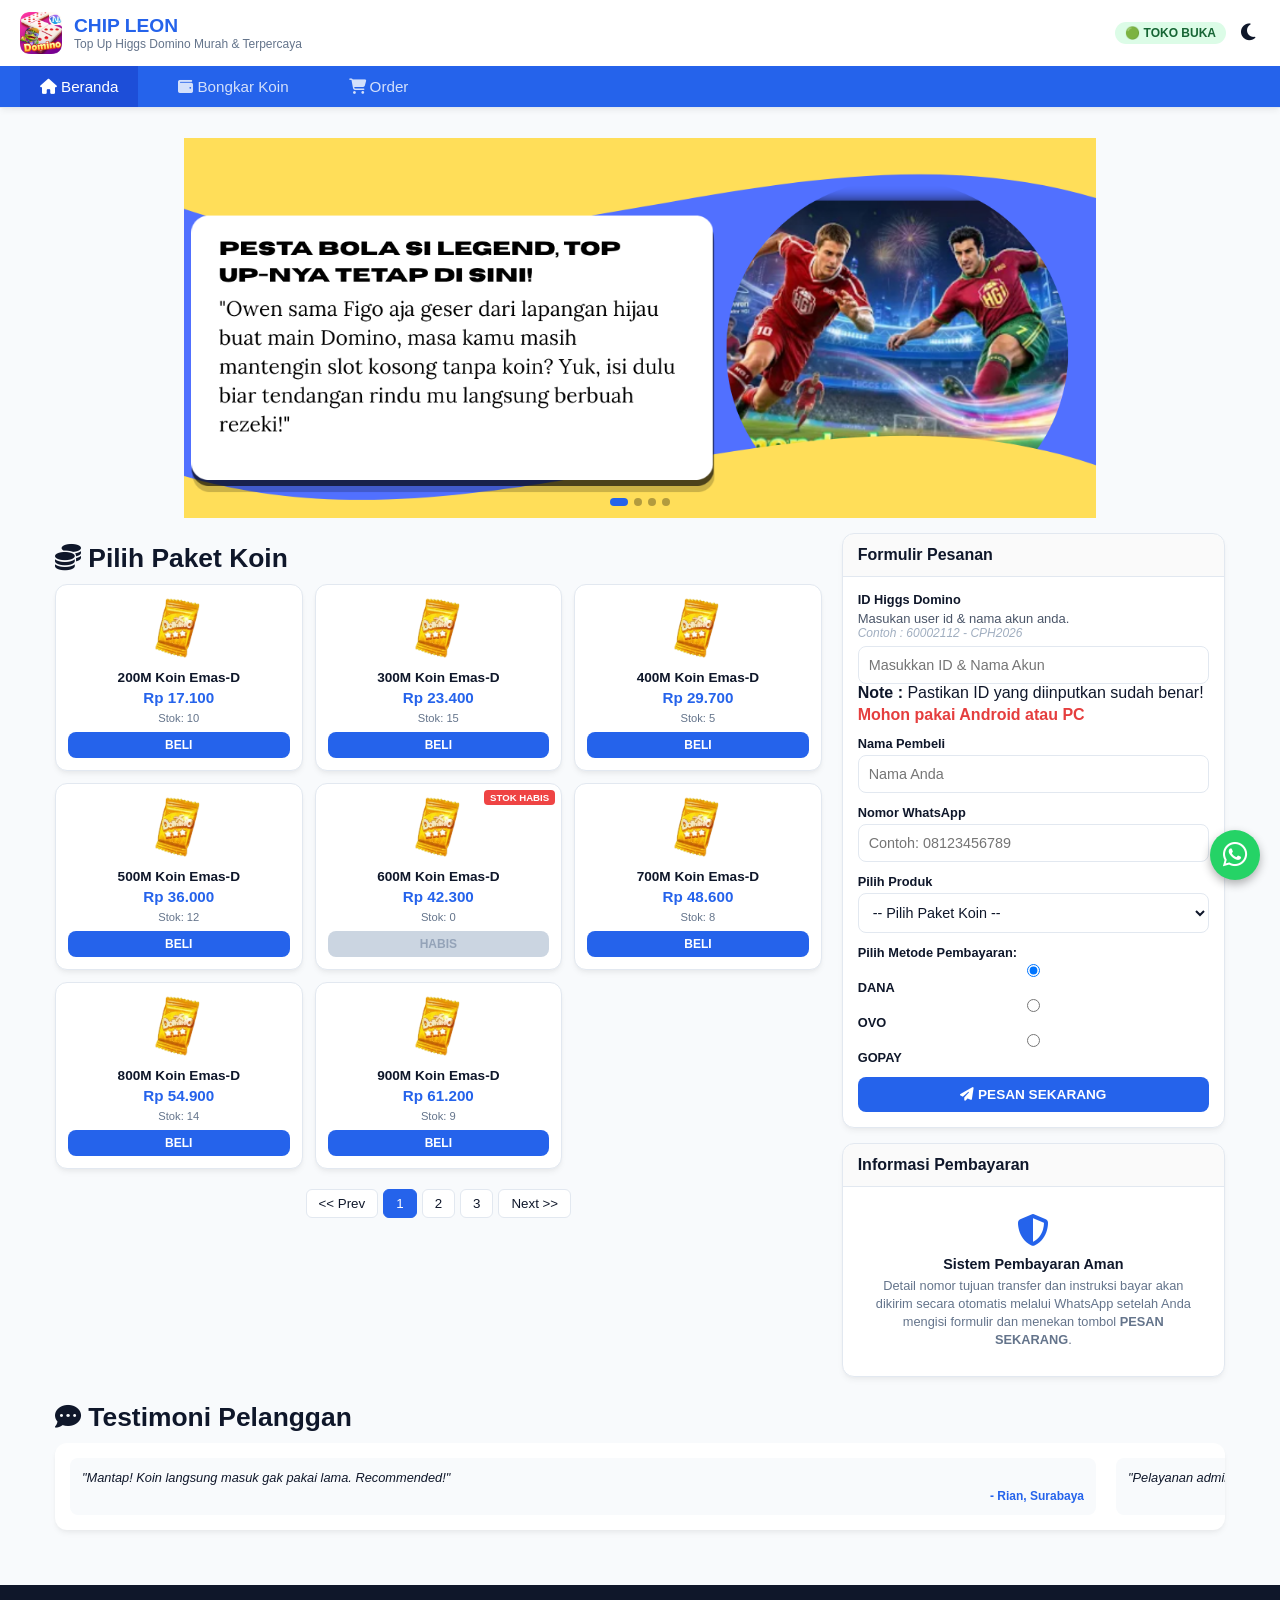
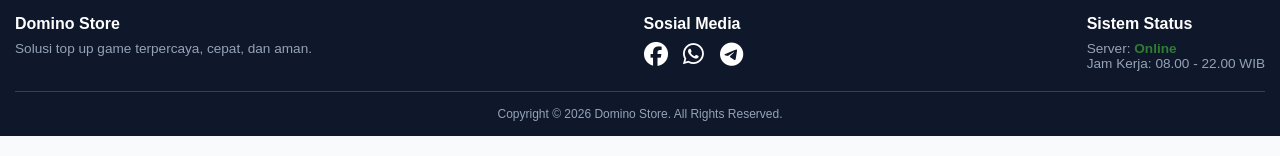
==== index.html @ 67087182 "Update index.html" ====
<!DOCTYPE html>
<html lang="id">
<head>
    <meta charset="UTF-8">
    <meta name="viewport" content="width=device-width, initial-scale=1.0">
    <title>Chip Leon - Top Up Higgs Domino Murah dan Terpercaya</title>
    <link rel="stylesheet" href="style.css">
    <link rel="stylesheet" href="https://cdnjs.cloudflare.com/ajax/libs/font-awesome/6.4.0/css/all.min.css">
    <link rel="icon" type="image/png" href="favicon.png">
</head>
<body>

    <div id="loader" class="loader-container">
        <div class="spinner"></div>
    </div>

    <header class="sticky-header">
        <div class="header-container">
            <div class="logo-area">
                <img src="header.png" alt="Logo Chip Leon" class="navbar-logo">
                <div>
                    <h1>CHIP LEON</h1>
                    <p>Top Up Higgs Domino Murah & Terpercaya</p>
                </div>
            </div>
            <div class="header-right">
                <span id="store-status" class="status-badge status-open">🟢 TOKO BUKA</span>
                <button id="theme-toggle" class="theme-btn"><i class="fas fa-moon"></i></button>
            </div>
        </div>
        <nav class="nav-bar">
            <a href="#beranda" class="nav-link active"><i class="fas fa-home"></i> Beranda</a>
            <a href="#bongkar-koin" class="nav-link" onclick="bukaTabBongkar()"><i class="fas fa-wallet"></i> Bongkar Koin</a>
            <a href="#order-form-section" class="nav-link"><i class="fas fa-shopping-cart"></i> Order</a>
        </nav>
    </header>

    <main class="container">
        <div id="maintenance-notice" class="maintenance-box hidden"></div>

        <section class="banner-slider" id="beranda">
            <div class="slider-wrapper" id="slider-wrapper">
                <div class="slide"><img src="banner1.png" alt="Top Up Higgs Domino Murah"></div>
                <div class="slide"><img src="banner2.png" alt="Top Up Higgs Domino Murah"></div>
                <div class="slide"><img src="banner3.png" alt="Top Up Higgs Domino Murah"></div>
                <div class="slide"><img src="banner4.png" alt="Top Up Higgs Domino Murah"></div>
            </div>
            <div class="slider-dots" id="slider-dots"></div>
        </section>

        <div class="main-grid">
            
            <section class="products-column">
                <div class="section-title">
                    <h2><i class="fas fa-coins"></i> Pilih Paket Koin</h2>
                </div>
                <div class="products-grid" id="products-container"></div>
                <div class="pagination" id="pagination"></div>
            </section>

            <aside class="sidebar-column">
                <div class="card" id="order-form-section">
                    <div class="card-header">Formulir Pesanan</div>
                    <form id="order-form" class="order-form">
                        <div class="form-group">
                            <label for="player-id">ID Higgs Domino</label>
                            <small class="form-text-hint">Masukan user id & nama akun anda.</small>
                            <small class="form-text-example">Contoh : 60002112 - CPH2026</small>
                            <input type="number" id="player-id" placeholder="Masukkan ID & Nama Akun" required>
                            <strong>Note :</strong> Pastikan ID yang diinputkan sudah benar!<br>
                           <span class="device-alert">Mohon pakai Android atau PC</span>
                        </div>
                        <div class="form-group">
                            <label for="buyer-name">Nama Pembeli</label>
                            <input type="text" id="buyer-name" placeholder="Nama Anda" required>
                        </div>
                        <div class="form-group">
                            <label for="whatsapp">Nomor WhatsApp</label>
                            <input type="tel" id="whatsapp" placeholder="Contoh: 08123456789" required>
                        </div>
                        <div class="form-group">
                            <label for="select-product">Pilih Produk</label>
                            <select id="select-product" required>
                                <option value="">-- Pilih Paket Koin --</option>
                            </select>
                        </div>
                        <div class="form-group">
    <label>Pilih Metode Pembayaran:</label>
    <div class="payment-checkbox-group">
        <label class="payment-check-item">
            <input type="radio" name="payment_method" value="DANA" checked>
            <span class="checkmark"></span> DANA
        </label>
        <label class="payment-check-item">
            <input type="radio" name="payment_method" value="OVO">
            <span class="checkmark"></span> OVO
        </label>
        <label class="payment-check-item">
            <input type="radio" name="payment_method" value="GOPAY">
            <span class="checkmark"></span> GOPAY
        </label>
    </div>
</div>
                        <button type="submit" id="btn-submit-order" class="btn btn-primary btn-block">
                            <i class="fas fa-paper-plane"></i> PESAN SEKARANG
                        </button>
                    </form>
                </div>

                <div class="card" id="cara-bayar">
                    <div class="card-header">Informasi Pembayaran</div>
                    <div class="payment-info-list">
                        <div class="pay-item" style="text-align: center; padding: 15px 10px;">
                            <i class="fas fa-shield-alt" style="font-size: 2rem; color: var(--primary-color); margin-bottom: 10px;"></i>
                            <p style="font-size: 0.9rem; font-weight: bold; margin-bottom: 5px;">Sistem Pembayaran Aman</p>
                            <p style="font-size: 0.8rem; color: var(--text-muted); line-height: 1.4;">
                                Detail nomor tujuan transfer dan instruksi bayar akan dikirim secara otomatis melalui WhatsApp setelah Anda mengisi formulir dan menekan tombol <strong>PESAN SEKARANG</strong>.
                            </p>
                        </div>
                    </div>
                </div>
            </aside>
        </div>
<!-- KONTEN HALAMAN BONGKAR KOIN (TAMPILAN BARU SERASI) -->
<section id="bongkar-koin-section" class="content-section hidden" style="margin-bottom: 20px;">
    <div class="card">
        <div class="card-header">Formulir Bongkar Koin (Jual)</div>
        
        <div style="padding: 15px;">
            <!-- Indikator Limit Hari Ini Dari Admin -->
            <div class="limit-indicator" style="background: rgba(56, 161, 105, 0.1); border: 1px dashed #38a169; padding: 12px; border-radius: 8px; margin-bottom: 15px; text-align: center;">
                <p style="margin: 0; font-size: 0.95rem; font-weight: bold; color: var(--text-color);">
                    Sisa Kuota Bongkaran Hari Ini: <span id="live-limit-bongkar" style="color: #38a169; font-size: 1.1rem;">0B</span>
                </p>
            </div>

            <form id="form-bongkar" class="order-form" onsubmit="eksekusiBongkarWA(event)">
                <div class="form-group">
                    <label for="bongkar-jumlah">Jumlah Koin yang Mau Dibongkar</label>
                    <select id="bongkar-jumlah" onchange="hitungEstimasiBongkar()" required>
                        <option value="">-- Pilih Jumlah Koin --</option>
                        <option value="1">1B Koin</option>
                        <option value="2">2B Koin</option>
                        <option value="3">3B Koin</option>
                        <option value="4">4B Koin</option>
                        <option value="5">5B Koin</option>
                        <option value="6">6B Koin</option>
                        <option value="7">7B Koin</option>
                        <option value="8">8B Koin</option>
                        <option value="9">9B Koin</option>
                        <option value="10">10B Koin</option>
                    </select>
                </div>

                <div class="form-group">
                    <label for="bongkar-rekening">Nomor Rekening / E-Wallet Anda</label>
                    <small class="form-text-hint">Digunakan untuk menerima uang transferan.</small>
                    <input type="text" id="bongkar-rekening" placeholder="Contoh: DANA 08123456789 atau BRI 12345678" required>
                </div>

                <div class="form-group">
                    <label for="bongkar-nama">Nama Pemilik Rekening</label>
                    <input type="text" id="bongkar-nama" placeholder="Masukkan nama lengkap Anda" required>
                </div>

                <div class="form-group">
                    <div class="form-note-bongkar" style="background: rgba(0,0,0,0.03); border-left: 4px solid var(--primary-color); padding: 10px; border-radius: 4px; font-size: 0.85rem; line-height: 1.5; color: var(--text-color); margin-bottom: 15px;">
                        <strong>Syarat & Ketentuan:</strong><br>
                        1. Untuk Harga Bongkaran Saat ini 1B Rp50.000<br>
                        2. Kirim formulir ini ke WhatsApp Admin untuk mendapatkan ID admin.<br>
                        3. Kirimkan koin Anda ke ID tersebut di dalam game.<br>
                        4. Kirim bukti kirim koin ke WA Admin.<br>
                        5. Setelah Koin Berhasil Di Klaim Admin, Uang ditransfer langsung ke rekening/e-wallet Anda!
                    </div>
                </div>

                <button type="submit" id="btn-submit-bongkar" class="btn btn-block" style="background: #38a169; color: white; font-weight: bold; padding: 12px; border: none; border-radius: 4px; cursor: pointer;">
                    <i class="fas fa-paper-plane"></i> AJUKAN BONGKAR KE WA
                </button>
            </form>
        </div>
    </div>
</section>
        
        <section class="testi-section">
            <div class="section-title"><h2><i class="fas fa-comment-dots"></i> Testimoni Pelanggan</h2></div>
            <div class="testi-slider">
                <div class="testi-container" id="testi-container">
                    <div class="testi-card">
                        <p class="comment">"Mantap! Koin langsung masuk gak pakai lama. Recommended!"</p>
                        <p class="user">- Rian, Surabaya</p>
                    </div>
                    <div class="testi-card">
                        <p class="comment">"Pelayanan admin ramah, harga paling murah sekaskus."</p>
                        <p class="user">- Amalia, Medan</p>
                    </div>
                </div>
            </div>
        </section>
    </main>

    <a href="https://wa.me/nomor?text=Halo%20Admin,%20saya%20ingin%20top%20up%20Higgs%20Domino." class="floating-wa" target="_blank">
        <i class="fab fa-whatsapp"></i>
    </a>

    <footer>
        <div class="footer-grid">
            <div>
                <h3>Domino Store</h3>
                <p>Solusi top up game terpercaya, cepat, dan aman.</p>
            </div>
            <div>
                <h3>Sosial Media</h3>
                <div class="socmed-links">
                    <a href="#"><i class="fab fa-facebook"></i></a>
                    <a href="https://wa.me/nomor"><i class="fab fa-whatsapp"></i></a>
                    <a href="#"><i class="fab fa-telegram"></i></a>
                </div>
            </div>
            <div>
                <h3>Sistem Status</h3>
                <p>Server: <span class="text-green">Online</span></p>
                <p>Jam Kerja: 08.00 - 22.00 WIB</p>
            </div>
        </div>
        <div class="footer-bottom">
            Copyright &copy; 2026 Domino Store. All Rights Reserved.
        </div>
    </footer>

    <script src="script.js"></script>
</body>
</html>
---- style.css ----
:root {
    --primary-color: #2563EB;
    --primary-hover: #1D4ED8;
    --bg-background: #F8FAFC;
    --bg-card: #FFFFFF;
    --text-main: #0F172A;
    --text-muted: #64748B;
    --border-color: #E2E8F0;
    --radius: 12px;
    --shadow: 0 4px 6px -1px rgba(0, 0, 0, 0.05), 0 2px 4px -1px rgba(0, 0, 0, 0.03);
}

[data-theme="dark"] {
    --bg-background: #0F172A;
    --bg-card: #1E293B;
    --text-main: #F8FAFC;
    --text-muted: #94A3B8;
    --border-color: #334155;
    --shadow: 0 4px 6px -1px rgba(0, 0, 0, 0.3);
}

* {
    margin: 0;
    padding: 0;
    box-sizing: border-box;
    font-family: 'Segoe UI', Tahoma, Geneva, Verdana, sans-serif;
}

body {
    background-color: var(--bg-background);
    color: var(--text-main);
    transition: background 0.3s, color 0.3s;
    padding-bottom: 20px;
}

.container {
    max-width: 1200px;
    margin: 0 auto;
    padding: 15px;
}

/* Loader */
.loader-container {
    position: fixed;
    top: 0; left: 0; right: 0; bottom: 0;
    background: var(--bg-background);
    z-index: 9999;
    display: flex;
    justify-content: center;
    align-items: center;
    transition: opacity 0.5s ease;
}
.spinner {
    width: 50px;
    height: 50px;
    border: 5px solid var(--border-color);
    border-top-color: var(--primary-color);
    border-radius: 50%;
    animation: spin 0.8s linear infinite;
}
@keyframes spin { to { transform: rotate(360deg); } }

/* Header */
.sticky-header {
    position: sticky;
    top: 0;
    z-index: 100;
    background: var(--bg-card);
    border-bottom: 1px solid var(--border-color);
    box-shadow: var(--shadow);
}
.header-container {
    display: flex;
    justify-content: space-between;
    align-items: center;
    padding: 12px 20px;
}
.logo-area { display: flex; align-items: center; gap: 10px; }
.logo-icon {
    background: var(--primary-color);
    color: white;
    width: 40px;
    height: 40px;
    border-radius: 10px;
    display: flex;
    justify-content: center;
    align-items: center;
    font-size: 20px;
}
.logo-area h1 { font-size: 1.2rem; font-weight: 800; color: var(--primary-color); }
.logo-area p { font-size: 0.75rem; color: var(--text-muted); }
.header-right { display: flex; align-items: center; gap: 10px; }
.status-badge {
    padding: 4px 10px;
    border-radius: 20px;
    font-size: 0.75rem;
    font-weight: bold;
}
.status-open { background: #DCFCE7; color: #166534; }
.status-closed { background: #FEE2E2; color: #991B1B; }
.theme-btn {
    background: none; border: none; color: var(--text-main);
    cursor: pointer; font-size: 1.2rem; padding: 5px;
}

/* Nav */
.nav-bar {
    display: flex;
    justify-content: space-around;
    background: var(--primary-color);
}
.nav-link {
    color: rgba(255,255,255,0.8);
    text-decoration: none;
    padding: 12px 10px;
    font-size: 0.85rem;
    display: flex;
    flex-direction: column;
    align-items: center;
    gap: 4px;
    flex: 1;
    text-align: center;
}
.nav-link.active, .nav-link:hover { color: white; background: var(--primary-hover); }

/* ==================== FIX PERBAIKAN BANNER SLIDER IMAGES ==================== */
.banner-slider {
    margin: 15px 0;
    overflow: hidden;
    border-radius: var(--radius);
    position: relative;
    width: 100%;
}

.slider-wrapper {
    display: flex;
    width: 100%;
    transition: transform 0.5s ease-in-out;
}

.slide {
    min-width: 100%;
    max-width: 100%;
    flex-shrink: 0;
    padding: 0;
    margin: 0;
    box-sizing: border-box;
}

.slide img {
    width: 100%;
    height: auto;
    max-height: 380px; /* Batasi tinggi maks agar tidak memakan ruang layar */
    display: block;
    object-fit: contain; /* Mengunci rasio gambar asli agar tidak terpotong / melar */
    border-radius: var(--radius);
    background-color: transparent;
}

.slider-dots {
    position: absolute; bottom: 12px; left: 50%;
    transform: translateX(-50%); display: flex; gap: 6px;
    z-index: 10;
}
.dot { width: 8px; height: 8px; background: rgba(0,0,0,0.3); border-radius: 50%; cursor: pointer;}
.dot.active { background: var(--primary-color); width: 18px; border-radius: 4px; }
/* ============================================================================ */

/* Main layout grid */
.main-grid { display: flex; flex-direction: column; gap: 20px; }

/* Maintenance Box */
.maintenance-box {
    background: #FFF7ED; border: 1px solid #FFEDD5; color: #C2410C;
    padding: 15px; border-radius: var(--radius); margin-bottom: 15px; text-align: center;
}
.hidden { display: none !important; }

/* Card System */
.card {
    background: var(--bg-card);
    border: 1px solid var(--border-color);
    border-radius: var(--radius);
    box-shadow: var(--shadow);
    margin-bottom: 15px;
    overflow: hidden;
}
.card-header {
    background: rgba(0,0,0,0.02);
    padding: 12px 15px;
    font-weight: bold;
    border-bottom: 1px solid var(--border-color);
}
.section-title { margin: 10px 0; font-size: 1.1rem; }

/* Grid Produk 2 Kolom Mobile */
.products-grid {
    display: grid;
    grid-template-columns: repeat(2, 1fr);
    gap: 12px;
}
.product-card {
    background: var(--bg-card);
    border: 1px solid var(--border-color);
    border-radius: var(--radius);
    padding: 12px;
    text-align: center;
    position: relative;
    display: flex;
    flex-direction: column;
    justify-content: space-between;
    box-shadow: var(--shadow);
}
.product-img { 
    width: 65px;
    height: 65px; 
    margin: 0 auto 8px; 
    object-fit: contain;
}
.product-name { font-size: 0.85rem; font-weight: bold; margin-bottom: 4px; }
.product-price { color: var(--primary-color); font-size: 0.95rem; font-weight: 700; margin-bottom: 6px; }
.product-stock { font-size: 0.7rem; color: var(--text-muted); margin-bottom: 8px; }

.badge-out {
    position: absolute; top: 6px; right: 6px;
    background: #EF4444; color: white; font-size: 0.6rem;
    padding: 2px 6px; border-radius: 4px; font-weight: bold;
}

/* Form inputs */
.order-form { padding: 15px; }
.form-group { margin-bottom: 12px; }
.form-group label { display: block; font-size: 0.8rem; font-weight: 600; margin-bottom: 4px; }
.form-group input, .form-group select {
    width: 100%; padding: 10px; border: 1px solid var(--border-color);
    background: var(--bg-card); color: var(--text-main);
    border-radius: 8px; font-size: 0.9rem;
}
.form-text-hint {
    display: block;
    color: var(--text-color, #4a5568);
    font-size: 13px;
    margin-top: 4px;
}

.form-text-example {
    display: block;
    color: #a0aec0;
    font-size: 12px;
    font-style: italic;
    margin-bottom: 6px;
}

.form-note {
    background-color: #fffaf0; /* Warna kekuningan soft untuk area catatan */
    border-left: 4px solid #dd6b20; /* Garis oranye di sebelah kiri */
    padding: 8px 12px;
    margin-top: 6px;
    border-radius: 4px;
    font-size: 12px;
    color: #744210;
}

.device-alert {
    display: block;
    margin-top: 4px;
    font-weight: bold;
    color: #e53e3e; /* Warna merah agar pembeli sadar untuk menggunakan Android/PC */
}

/* Penyesuaian jika website sedang dalam Mode Gelap (Dark Mode) */
[data-theme="dark"] .form-note {
    background-color: #2c251e;
    color: #fbd38d;
    border-left-color: #f6ad55;
}

/* Buttons */
.btn {
    border: none; padding: 10px 15px; border-radius: 8px;
    font-weight: bold; cursor: pointer; text-align: center; font-size: 0.85rem;
}
.btn-primary { background: var(--primary-color); color: white; }
.btn-primary:hover { background: var(--primary-hover); }
.btn-sm { padding: 6px 10px; font-size: 0.75rem; }
.btn-block { width: 100%; display: block; }
.btn:disabled { background: #CBD5E1 !important; color: #94A3B8 !important; cursor: not-allowed; }

/* Pagination */
.pagination { display: flex; justify-content: center; gap: 5px; margin: 20px 0; }
.page-btn {
    padding: 6px 12px; border: 1px solid var(--border-color);
    background: var(--bg-card); color: var(--text-main); border-radius: 6px; cursor: pointer;
}
.page-btn.active { background: var(--primary-color); color: white; border-color: var(--primary-color); }

/* Payment Info Component */
.payment-info-list { padding: 12px; }
.pay-item {
    padding: 8px 0; border-bottom: 1px solid var(--border-color);
    font-size: 0.85rem;
}
.pay-item:last-child { border: none; }

/* Testimoni */
.testi-slider { background: var(--bg-card); padding: 15px; border-radius: var(--radius); overflow: hidden; box-shadow: var(--shadow);}
.testi-container { display: flex; animation: testimonials 12s linear infinite; gap: 20px; width: 200%; }
.testi-card { min-width: 45%; background: var(--bg-background); padding: 12px; border-radius: 8px; }
.testi-card .comment { font-style: italic; font-size: 0.8rem; }
.testi-card .user { text-align: right; font-weight: bold; font-size: 0.75rem; color: var(--primary-color); margin-top: 4px; }

@keyframes testimonials {
    0% { transform: translateX(0); }
    100% { transform: translateX(-50%); }
}

/* Floating WA */
.floating-wa {
    position: fixed; bottom: 20px; right: 20px;
    background: #25D366; color: white; width: 50px; height: 50px;
    border-radius: 50%; display: flex; justify-content: center; align-items: center;
    font-size: 28px; box-shadow: 0 4px 10px rgba(0,0,0,0.3); z-index: 999;
    text-decoration: none;
}

/* Footer */
footer { background: #0F172A; color: #94A3B8; padding: 30px 15px 15px; margin-top: 40px; font-size: 0.85rem; }
.footer-grid { display: flex; flex-direction: column; gap: 20px; }
.footer-grid h3 { color: white; font-size: 1rem; margin-bottom: 8px; }
.socmed-links a { color: white; font-size: 1.5rem; margin-right: 12px; }
.text-green { color: #2E7D32; font-weight: bold; }
.footer-bottom { border-top: 1px solid #334155; text-align: center; margin-top: 20px; padding-top: 15px; font-size: 0.75rem; }

/* Responsive Desktop min-width 768px */
@media (min-width: 768px) {
    .main-grid { flex-direction: row; align-items: flex-start; }
    .products-column { flex: 2; }
    .sidebar-column { flex: 1; position: sticky; top: 140px; }
    .products-grid { grid-template-columns: repeat(3, 1fr); }
    .banner-slider { height: auto; }
    .footer-grid { flex-direction: row; justify-content: space-between; }
    .nav-bar { display: flex; justify-content: flex-start; gap: 20px; padding-left: 20px; }
    .nav-link { flex: none; width: auto; flex-direction: row; padding: 12px 20px; font-size: 0.95rem; }
  }
/* --- KODE PENYESUAIAN LOGO HEADER --- */
.logo-area {
    display: flex;
    align-items: center; /* Membuat logo dan teks sejajar lurus di tengah */
    gap: 12px;           /* Memberi jarak aman antara gambar logo dan teks */
}

.navbar-logo {
    height: 42px;        /* Mengunci tinggi logo agar pas dengan tinggi header HP */
    width: auto;         /* Lebar otomatis menyesuaikan agar gambar tidak penyet/gepeng */
    max-height: 100%;    /* Mencegah gambar meluber keluar dari batas area menu */
    border-radius: 8px;  /* Membuat sudut gambar melengkung halus */
    object-fit: contain; /* Memastikan seluruh komposisi gambar pas di dalam ruangnya */
}

.brand-text {
    display: flex;
    flex-direction: column; /* Menyusun judul h1 dan deskripsi p berjejer ke bawah */
}

/* Responsif Layar HP Kecil agar tidak menabrak status toko */
@media (max-width: 400px) {
    .navbar-logo {
        height: 35px;    /* Mengecilkan sedikit ukuran logo pada layar HP sempit */
    }
    .logo-area p {
        display: none;   /* Menyembunyikan teks kecil "Top Up Higgs..." jika layar terlalu sempit */
    }
}
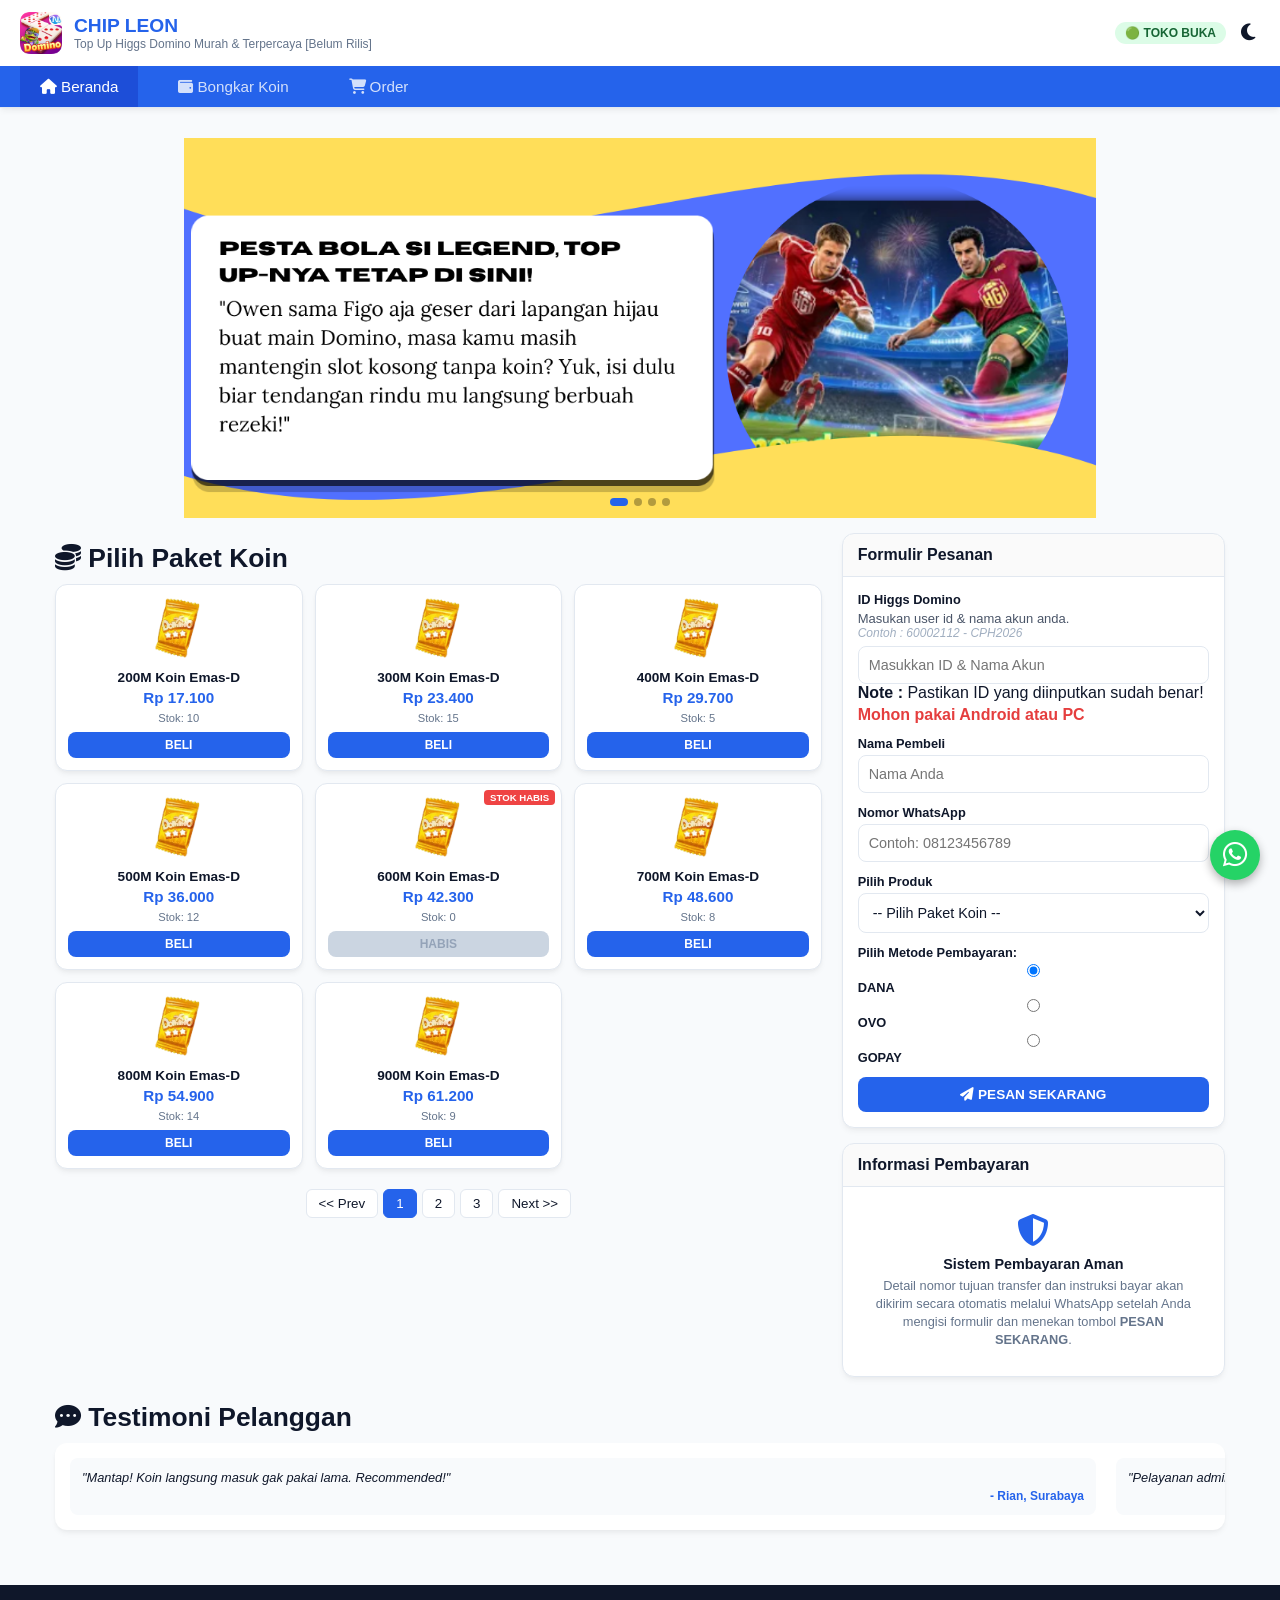
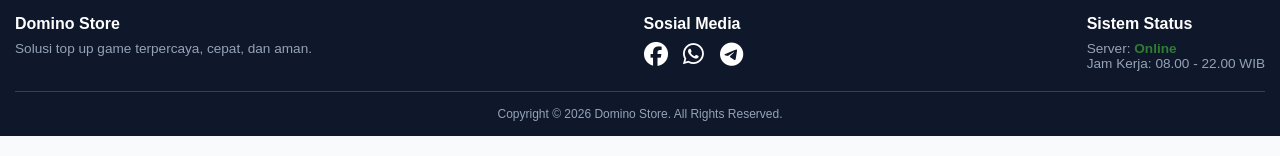
==== commit 92d95ea7: "Update index.html" ====
--- a/index.html
+++ b/index.html
@@ -20,7 +20,7 @@
                 <img src="header.png" alt="Logo Chip Leon" class="navbar-logo">
                 <div>
                     <h1>CHIP LEON</h1>
-                    <p>Top Up Higgs Domino Murah & Terpercaya</p>
+                    <p>Top Up Higgs Domino Murah & Terpercaya [Belum Rilis]</p>
                 </div>
             </div>
             <div class="header-right">
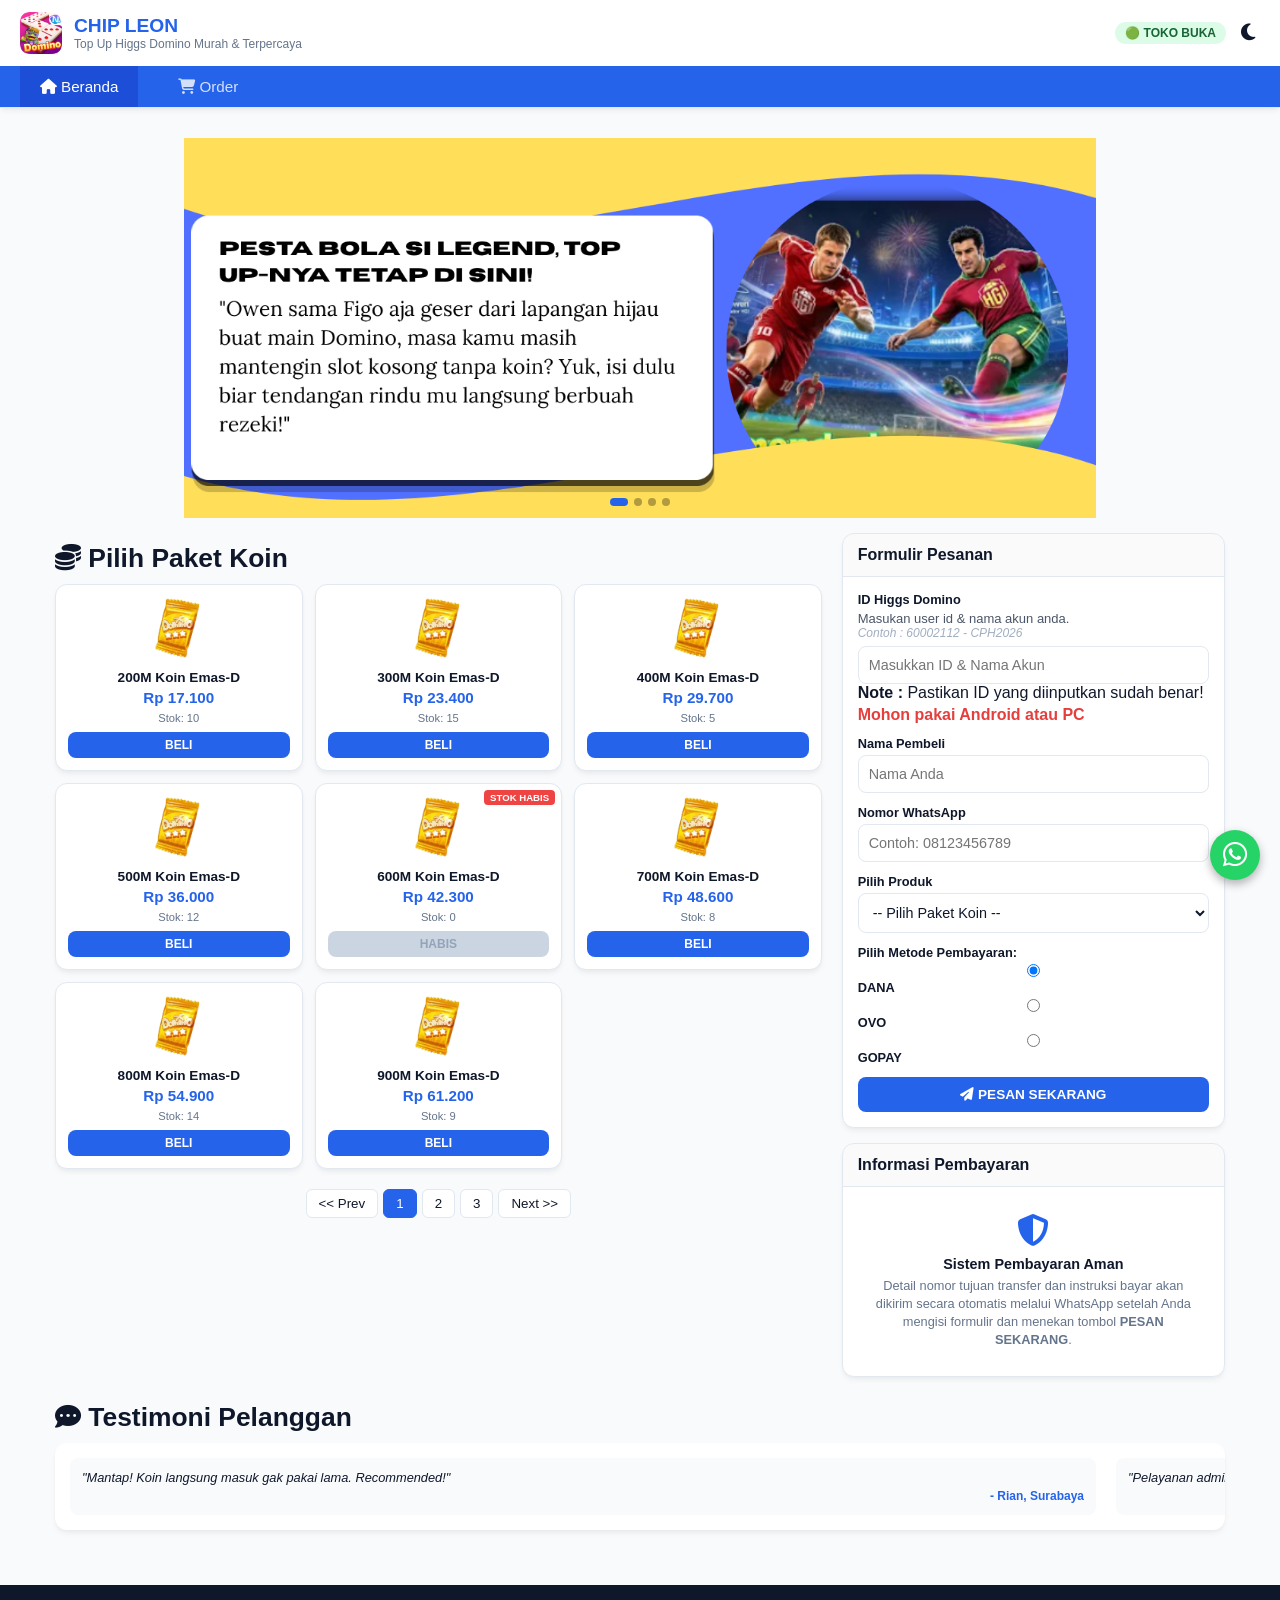
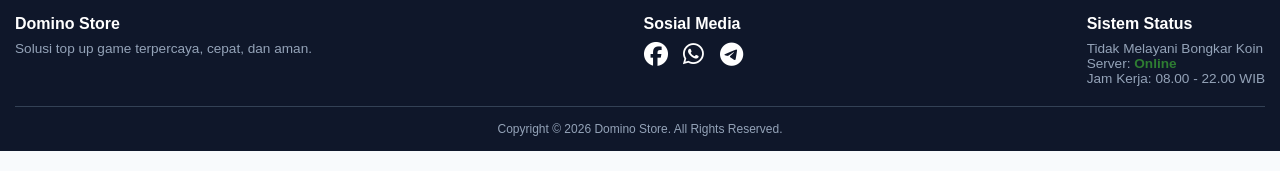
==== commit d11b4b14: "Update index.html" ====
--- a/index.html
+++ b/index.html
@@ -20,7 +20,7 @@
                 <img src="header.png" alt="Logo Chip Leon" class="navbar-logo">
                 <div>
                     <h1>CHIP LEON</h1>
-                    <p>Top Up Higgs Domino Murah & Terpercaya [Belum Rilis]</p>
+                    <p>Top Up Higgs Domino Murah & Terpercaya</p>
                 </div>
             </div>
             <div class="header-right">
@@ -30,7 +30,6 @@
         </div>
         <nav class="nav-bar">
             <a href="#beranda" class="nav-link active"><i class="fas fa-home"></i> Beranda</a>
-            <a href="#bongkar-koin" class="nav-link" onclick="bukaTabBongkar()"><i class="fas fa-wallet"></i> Bongkar Koin</a>
             <a href="#order-form-section" class="nav-link"><i class="fas fa-shopping-cart"></i> Order</a>
         </nav>
     </header>
@@ -199,7 +198,7 @@
         </section>
     </main>
 
-    <a href="https://wa.me/nomor?text=Halo%20Admin,%20saya%20ingin%20top%20up%20Higgs%20Domino." class="floating-wa" target="_blank">
+    <a href="https://wa.me/6281556828324?text=Halo%20Admin,%20saya%20ingin%20top%20up%20Higgs%20Domino." class="floating-wa" target="_blank">
         <i class="fab fa-whatsapp"></i>
     </a>
 
@@ -213,12 +212,13 @@
                 <h3>Sosial Media</h3>
                 <div class="socmed-links">
                     <a href="#"><i class="fab fa-facebook"></i></a>
-                    <a href="https://wa.me/nomor"><i class="fab fa-whatsapp"></i></a>
+                    <a href="https://wa.me/6281556828324"><i class="fab fa-whatsapp"></i></a>
                     <a href="#"><i class="fab fa-telegram"></i></a>
                 </div>
             </div>
             <div>
                 <h3>Sistem Status</h3>
+                <p>Tidak Melayani Bongkar Koin</p>
                 <p>Server: <span class="text-green">Online</span></p>
                 <p>Jam Kerja: 08.00 - 22.00 WIB</p>
             </div>
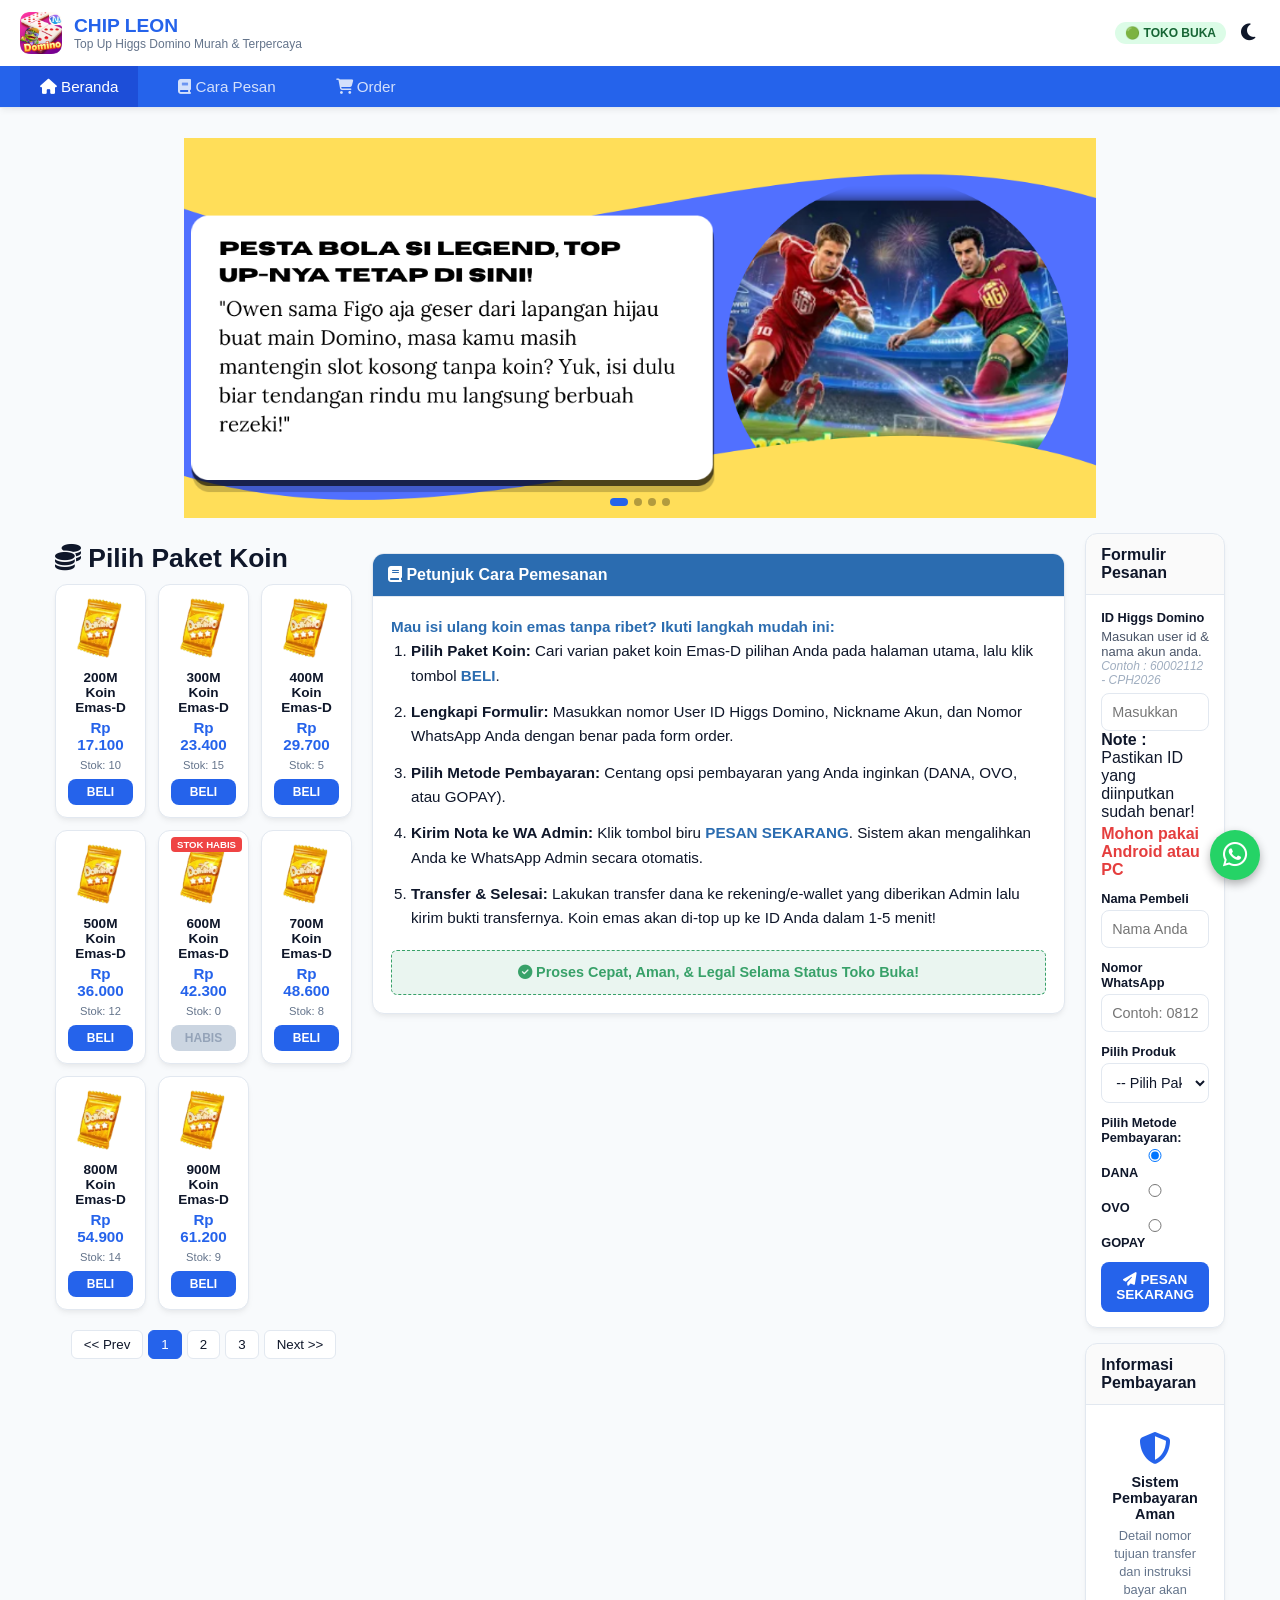
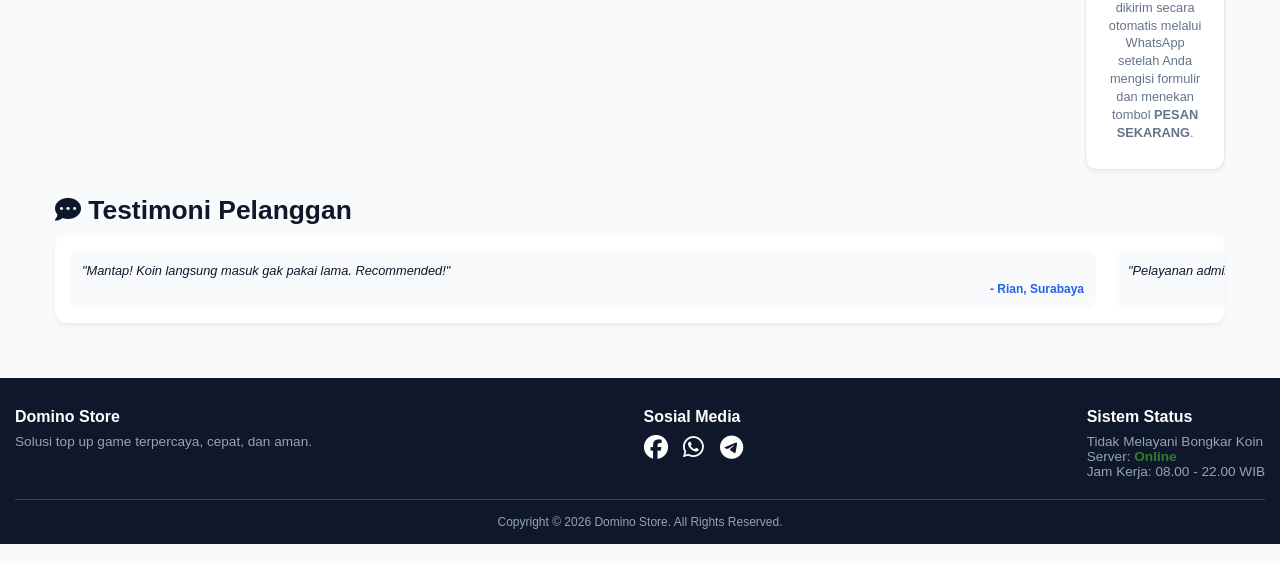
==== commit e6733b26: "Update index.html" ====
--- a/index.html
+++ b/index.html
@@ -30,6 +30,7 @@
         </div>
         <nav class="nav-bar">
             <a href="#beranda" class="nav-link active"><i class="fas fa-home"></i> Beranda</a>
+            <a href="#cara-pesan-section" class="nav-link"><i class="fas fa-book"></i> Cara Pesan</a>
             <a href="#order-form-section" class="nav-link"><i class="fas fa-shopping-cart"></i> Order</a>
         </nav>
     </header>
@@ -56,7 +57,39 @@
                 <div class="products-grid" id="products-container"></div>
                 <div class="pagination" id="pagination"></div>
             </section>
-
+<section id="cara-pesan-section" class="content-section" style="margin-top: 20px; margin-bottom: 20px;">
+    <div class="card">
+        <div class="card-header" style="background: #2b6cb0; color: white; font-weight: bold; padding: 12px 15px;">
+            <i class="fas fa-book"></i> Petunjuk Cara Pemesanan
+        </div>
+        <div style="padding: 18px; color: var(--text-color); line-height: 1.6; font-size: 0.95rem;">
+            
+            <p style="margin-top: 0; font-weight: bold; color: #2b6cb0;">Mau isi ulang koin emas tanpa ribet? Ikuti langkah mudah ini:</p>
+            
+            <ol style="margin: 0; padding-left: 20px; display: flex; flex-direction: column; gap: 12px;">
+                <li>
+                    <strong>Pilih Paket Koin:</strong> Cari varian paket koin Emas-D pilihan Anda pada halaman utama, lalu klik tombol <span style="color: #2b6cb0; font-weight: bold;">BELI</span>.
+                </li>
+                <li>
+                    <strong>Lengkapi Formulir:</strong> Masukkan nomor User ID Higgs Domino, Nickname Akun, dan Nomor WhatsApp Anda dengan benar pada form order.
+                </li>
+                <li>
+                    <strong>Pilih Metode Pembayaran:</strong> Centang opsi pembayaran yang Anda inginkan (DANA, OVO, atau GOPAY).
+                </li>
+                <li>
+                    <strong>Kirim Nota ke WA Admin:</strong> Klik tombol biru <strong style="color: #2b6cb0;">PESAN SEKARANG</strong>. Sistem akan mengalihkan Anda ke WhatsApp Admin secara otomatis.
+                </li>
+                <li>
+                    <strong>Transfer & Selesai:</strong> Lakukan transfer dana ke rekening/e-wallet yang diberikan Admin lalu kirim bukti transfernya. Koin emas akan di-top up ke ID Anda dalam 1-5 menit!
+                </li>
+            </ol>
+
+            <div style="margin-top: 20px; text-align: center; font-weight: bold; color: #38a169; font-size: 0.9rem; background: rgba(56, 161, 105, 0.1); padding: 10px; border-radius: 6px; border: 1px dashed #38a169;">
+                <i class="fas fa-check-circle"></i> Proses Cepat, Aman, & Legal Selama Status Toko Buka!
+            </div>
+        </div>
+    </div>
+</section>
             <aside class="sidebar-column">
                 <div class="card" id="order-form-section">
                     <div class="card-header">Formulir Pesanan</div>
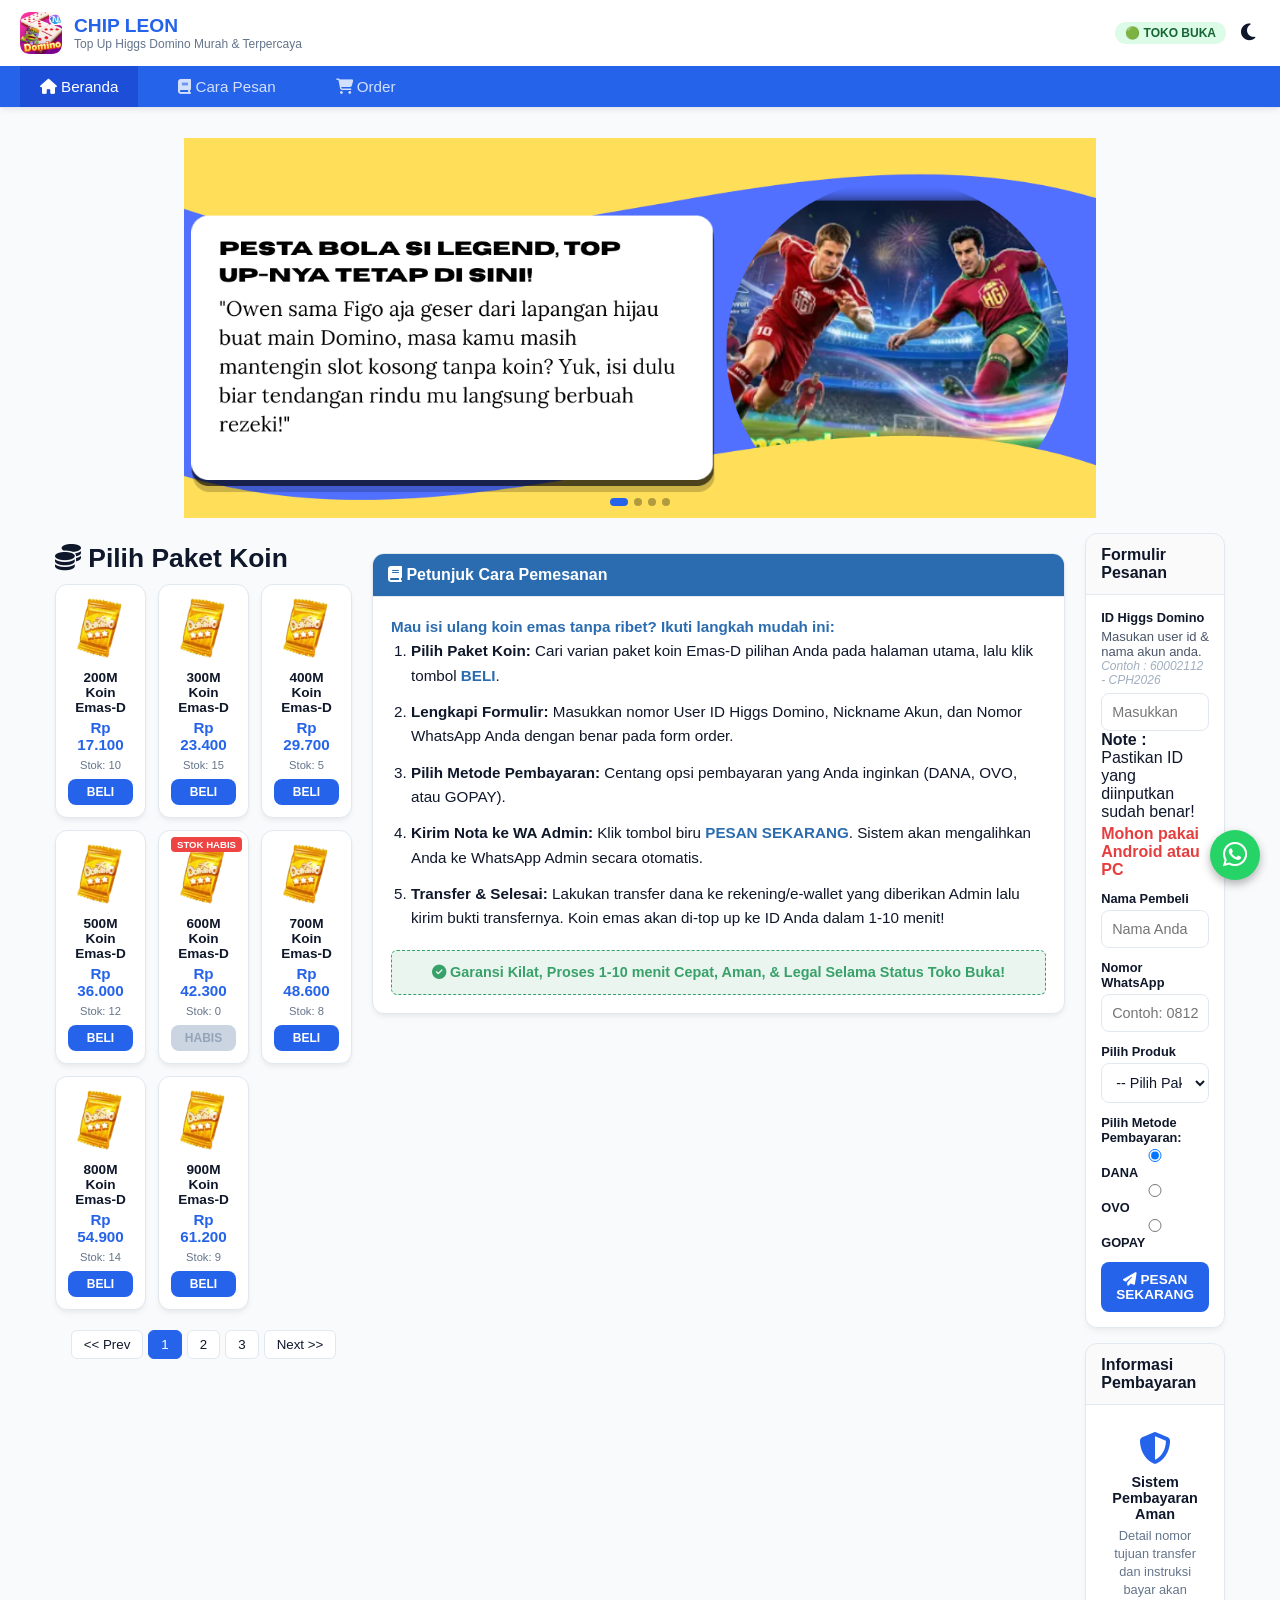
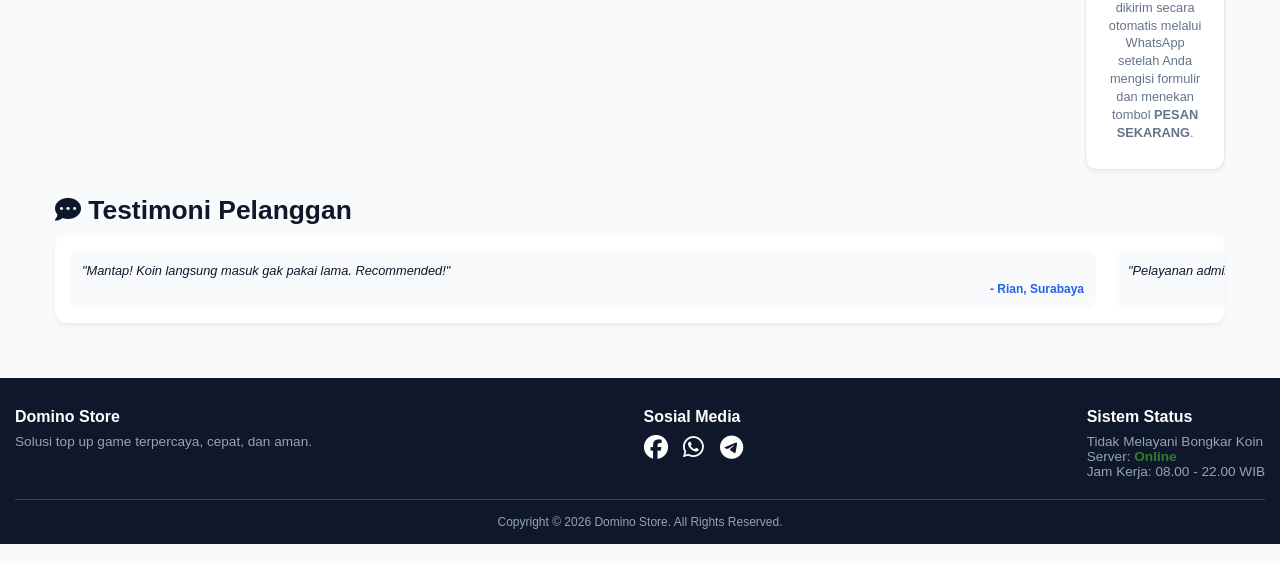
==== commit cd18b25d: "Update index.html" ====
--- a/index.html
+++ b/index.html
@@ -80,12 +80,12 @@
                     <strong>Kirim Nota ke WA Admin:</strong> Klik tombol biru <strong style="color: #2b6cb0;">PESAN SEKARANG</strong>. Sistem akan mengalihkan Anda ke WhatsApp Admin secara otomatis.
                 </li>
                 <li>
-                    <strong>Transfer & Selesai:</strong> Lakukan transfer dana ke rekening/e-wallet yang diberikan Admin lalu kirim bukti transfernya. Koin emas akan di-top up ke ID Anda dalam 1-5 menit!
+                    <strong>Transfer & Selesai:</strong> Lakukan transfer dana ke rekening/e-wallet yang diberikan Admin lalu kirim bukti transfernya. Koin emas akan di-top up ke ID Anda dalam 1-10 menit!
                 </li>
             </ol>
 
             <div style="margin-top: 20px; text-align: center; font-weight: bold; color: #38a169; font-size: 0.9rem; background: rgba(56, 161, 105, 0.1); padding: 10px; border-radius: 6px; border: 1px dashed #38a169;">
-                <i class="fas fa-check-circle"></i> Proses Cepat, Aman, & Legal Selama Status Toko Buka!
+                <i class="fas fa-check-circle"></i> Garansi Kilat, Proses 1-10 menit Cepat, Aman, & Legal Selama Status Toko Buka!
             </div>
         </div>
     </div>
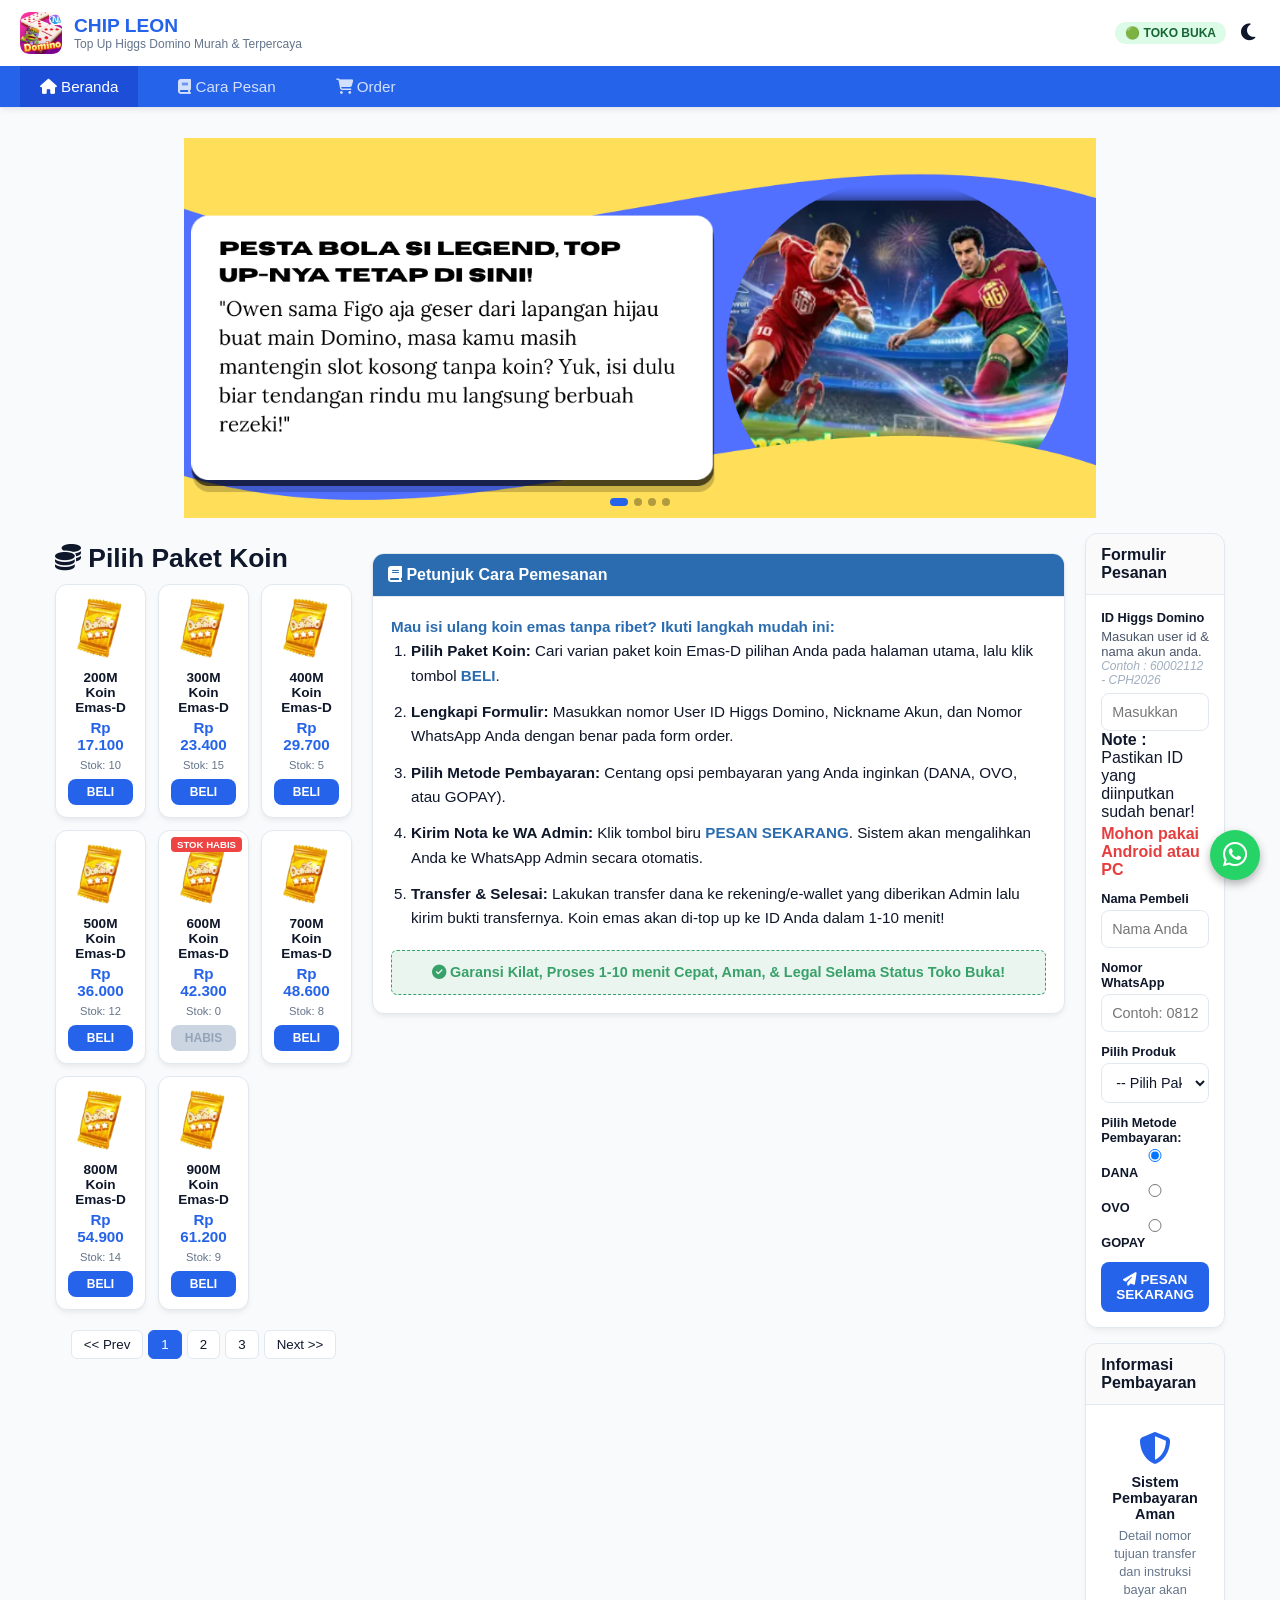
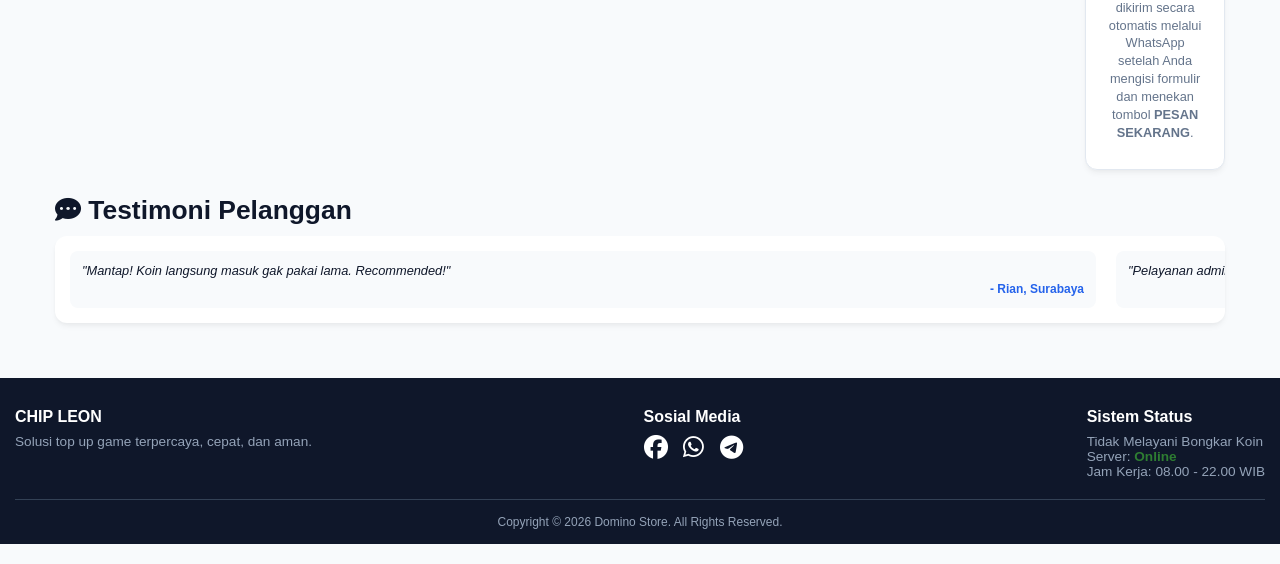
==== commit 239b6f22: "Update index.html" ====
--- a/index.html
+++ b/index.html
@@ -238,7 +238,7 @@
     <footer>
         <div class="footer-grid">
             <div>
-                <h3>Domino Store</h3>
+                <h3>CHIP LEON</h3></h3>
                 <p>Solusi top up game terpercaya, cepat, dan aman.</p>
             </div>
             <div>
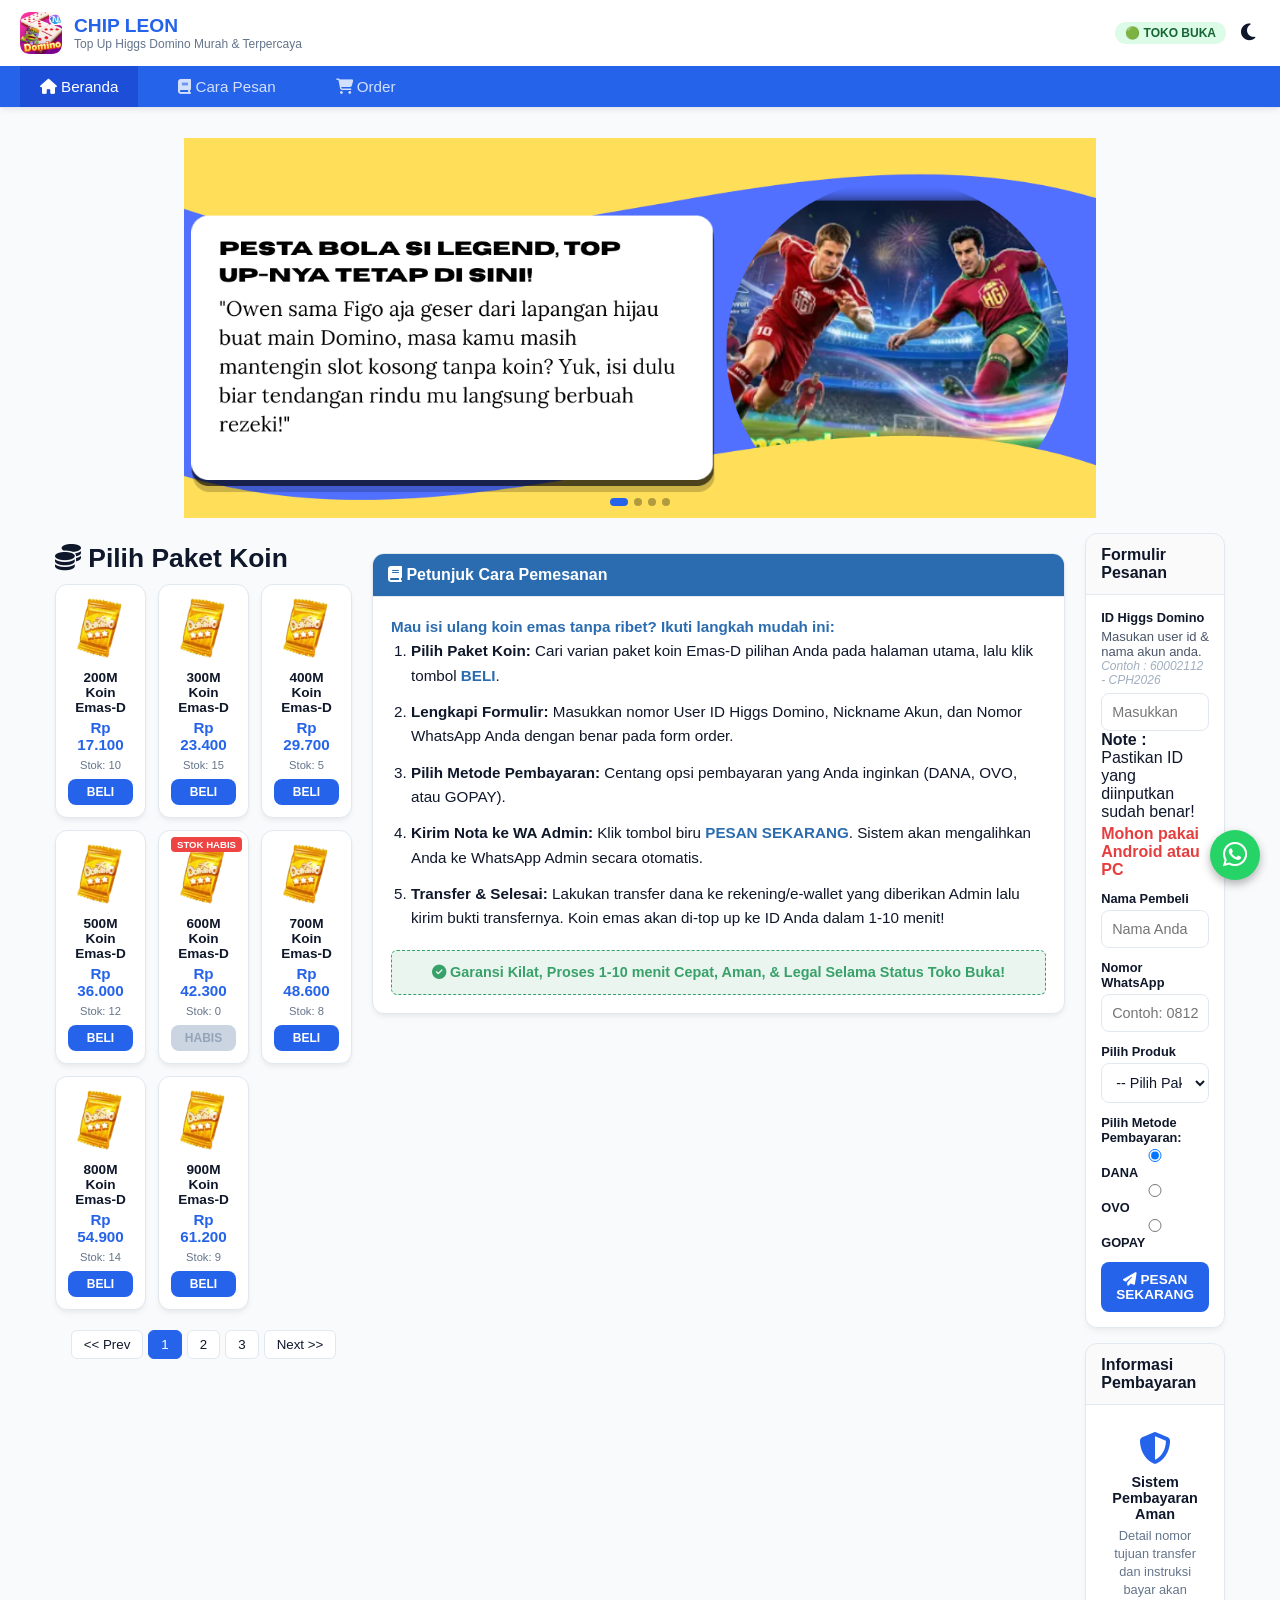
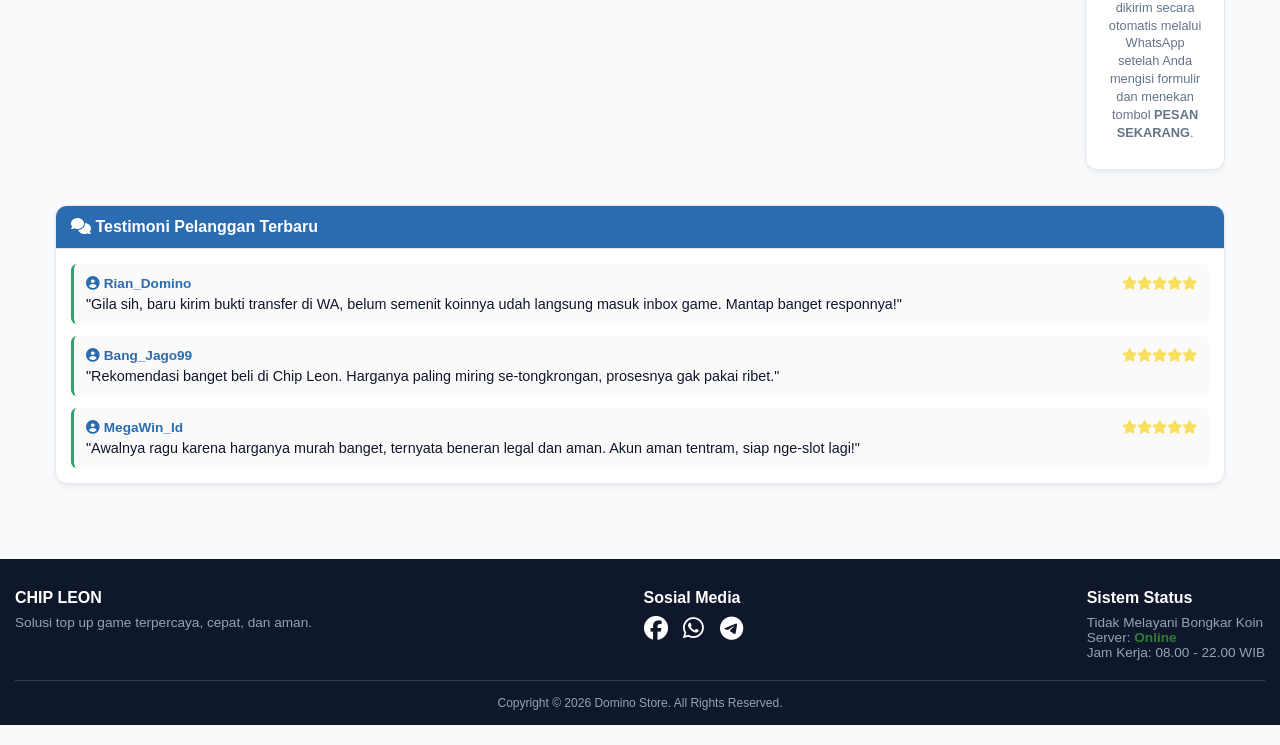
==== commit 7a92021f: "Update index.html" ====
--- a/index.html
+++ b/index.html
@@ -214,21 +214,44 @@
     </div>
 </section>
         
-        <section class="testi-section">
-            <div class="section-title"><h2><i class="fas fa-comment-dots"></i> Testimoni Pelanggan</h2></div>
-            <div class="testi-slider">
-                <div class="testi-container" id="testi-container">
-                    <div class="testi-card">
-                        <p class="comment">"Mantap! Koin langsung masuk gak pakai lama. Recommended!"</p>
-                        <p class="user">- Rian, Surabaya</p>
-                    </div>
-                    <div class="testi-card">
-                        <p class="comment">"Pelayanan admin ramah, harga paling murah sekaskus."</p>
-                        <p class="user">- Amalia, Medan</p>
-                    </div>
-                </div>
-            </div>
-        </section>
+        <!-- SECTION TESTIMONI -->
+<section id="testi-section" class="content-section" style="margin-top: 20px; margin-bottom: 20px;">
+    <div class="card">
+        <div class="card-header" style="background: #2b6cb0; color: white; font-weight: bold; padding: 12px 15px;">
+            <i class="fas fa-comments"></i> Testimoni Pelanggan Terbaru
+        </div>
+        <div style="padding: 15px; max-height: 400px; overflow-y: auto; display: flex; flex-direction: column; gap: 12px;">
+            
+            <!-- Testi 1 -->
+            <div style="background: rgba(0,0,0,0.02); padding: 12px; border-radius: 6px; border-left: 3px solid #38a169;">
+                <div style="display: flex; justify-content: space-between; margin-bottom: 5px; font-size: 0.85rem;">
+                    <strong style="color: #2b6cb0;"><i class="fas fa-user-circle"></i> Rian_Domino</strong>
+                    <span style="color: #f6e05e;"><i class="fas fa-star"></i><i class="fas fa-star"></i><i class="fas fa-star"></i><i class="fas fa-star"></i><i class="fas fa-star"></i></span>
+                </div>
+                <p style="margin: 0; font-size: 0.9rem; color: var(--text-color);">"Gila sih, baru kirim bukti transfer di WA, belum semenit koinnya udah langsung masuk inbox game. Mantap banget responnya!"</p>
+            </div>
+
+            <!-- Testi 2 -->
+            <div style="background: rgba(0,0,0,0.02); padding: 12px; border-radius: 6px; border-left: 3px solid #38a169;">
+                <div style="display: flex; justify-content: space-between; margin-bottom: 5px; font-size: 0.85rem;">
+                    <strong style="color: #2b6cb0;"><i class="fas fa-user-circle"></i> Bang_Jago99</strong>
+                    <span style="color: #f6e05e;"><i class="fas fa-star"></i><i class="fas fa-star"></i><i class="fas fa-star"></i><i class="fas fa-star"></i><i class="fas fa-star"></i></span>
+                </div>
+                <p style="margin: 0; font-size: 0.9rem; color: var(--text-color);">"Rekomendasi banget beli di Chip Leon. Harganya paling miring se-tongkrongan, prosesnya gak pakai ribet."</p>
+            </div>
+
+            <!-- Testi 3 -->
+            <div style="background: rgba(0,0,0,0.02); padding: 12px; border-radius: 6px; border-left: 3px solid #38a169;">
+                <div style="display: flex; justify-content: space-between; margin-bottom: 5px; font-size: 0.85rem;">
+                    <strong style="color: #2b6cb0;"><i class="fas fa-user-circle"></i> MegaWin_Id</strong>
+                    <span style="color: #f6e05e;"><i class="fas fa-star"></i><i class="fas fa-star"></i><i class="fas fa-star"></i><i class="fas fa-star"></i><i class="fas fa-star"></i></span>
+                </div>
+                <p style="margin: 0; font-size: 0.9rem; color: var(--text-color);">"Awalnya ragu karena harganya murah banget, ternyata beneran legal dan aman. Akun aman tentram, siap nge-slot lagi!"</p>
+            </div>
+
+        </div>
+    </div>
+</section>
     </main>
 
     <a href="https://wa.me/6281556828324?text=Halo%20Admin,%20saya%20ingin%20top%20up%20Higgs%20Domino." class="floating-wa" target="_blank">
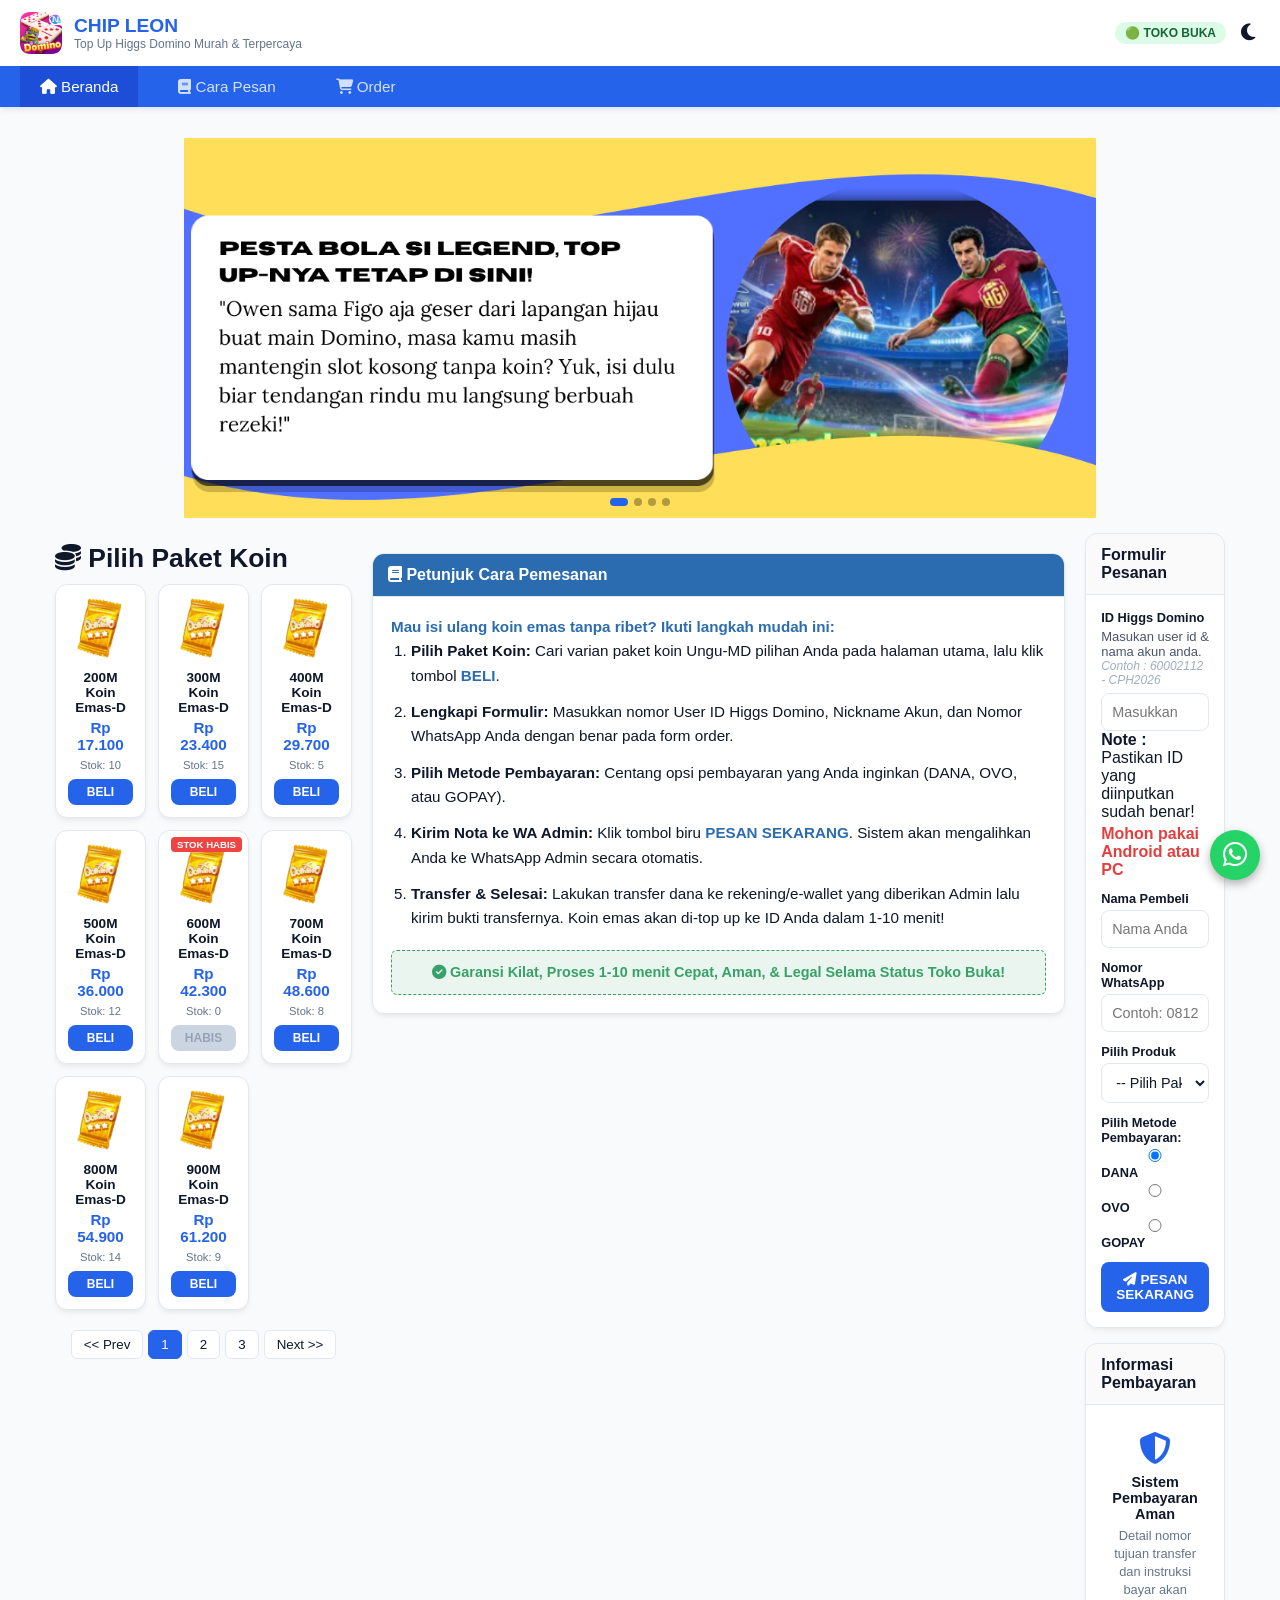
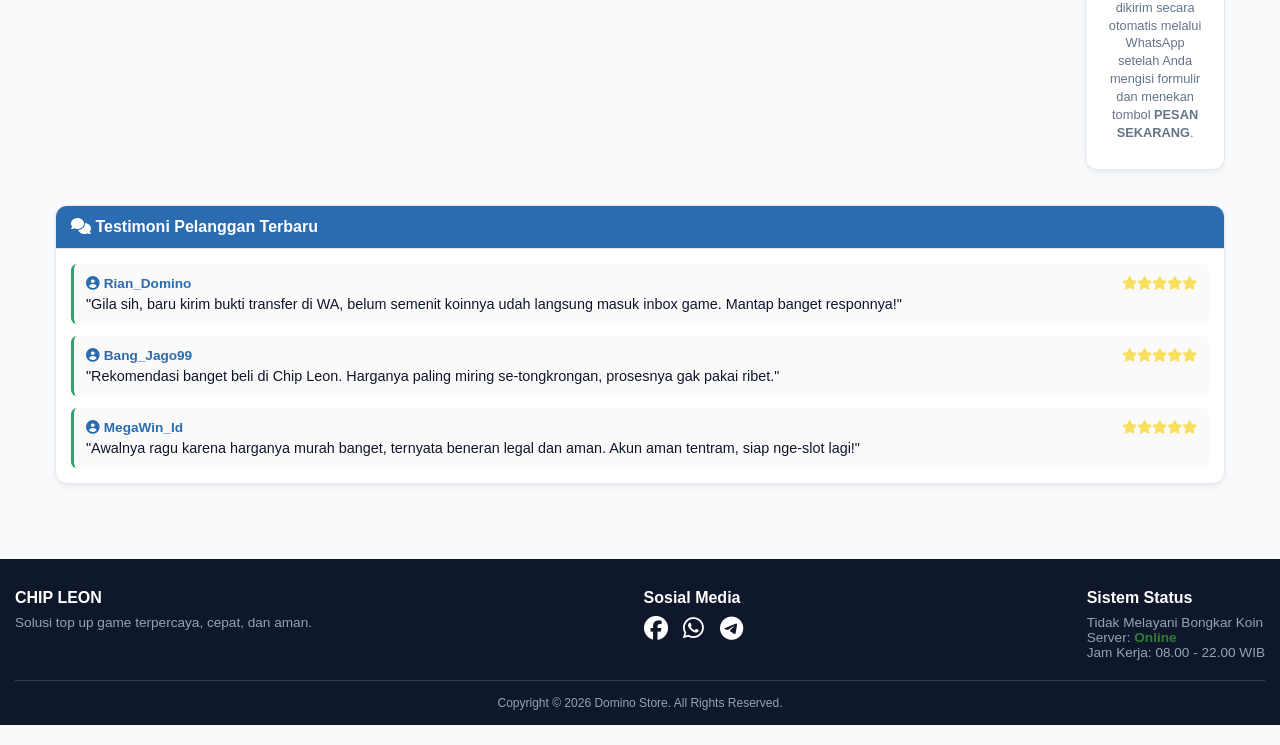
==== commit dd2859a3: "Update index.html" ====
--- a/index.html
+++ b/index.html
@@ -68,7 +68,7 @@
             
             <ol style="margin: 0; padding-left: 20px; display: flex; flex-direction: column; gap: 12px;">
                 <li>
-                    <strong>Pilih Paket Koin:</strong> Cari varian paket koin Emas-D pilihan Anda pada halaman utama, lalu klik tombol <span style="color: #2b6cb0; font-weight: bold;">BELI</span>.
+                    <strong>Pilih Paket Koin:</strong> Cari varian paket koin Ungu-MD pilihan Anda pada halaman utama, lalu klik tombol <span style="color: #2b6cb0; font-weight: bold;">BELI</span>.
                 </li>
                 <li>
                     <strong>Lengkapi Formulir:</strong> Masukkan nomor User ID Higgs Domino, Nickname Akun, dan Nomor WhatsApp Anda dengan benar pada form order.
